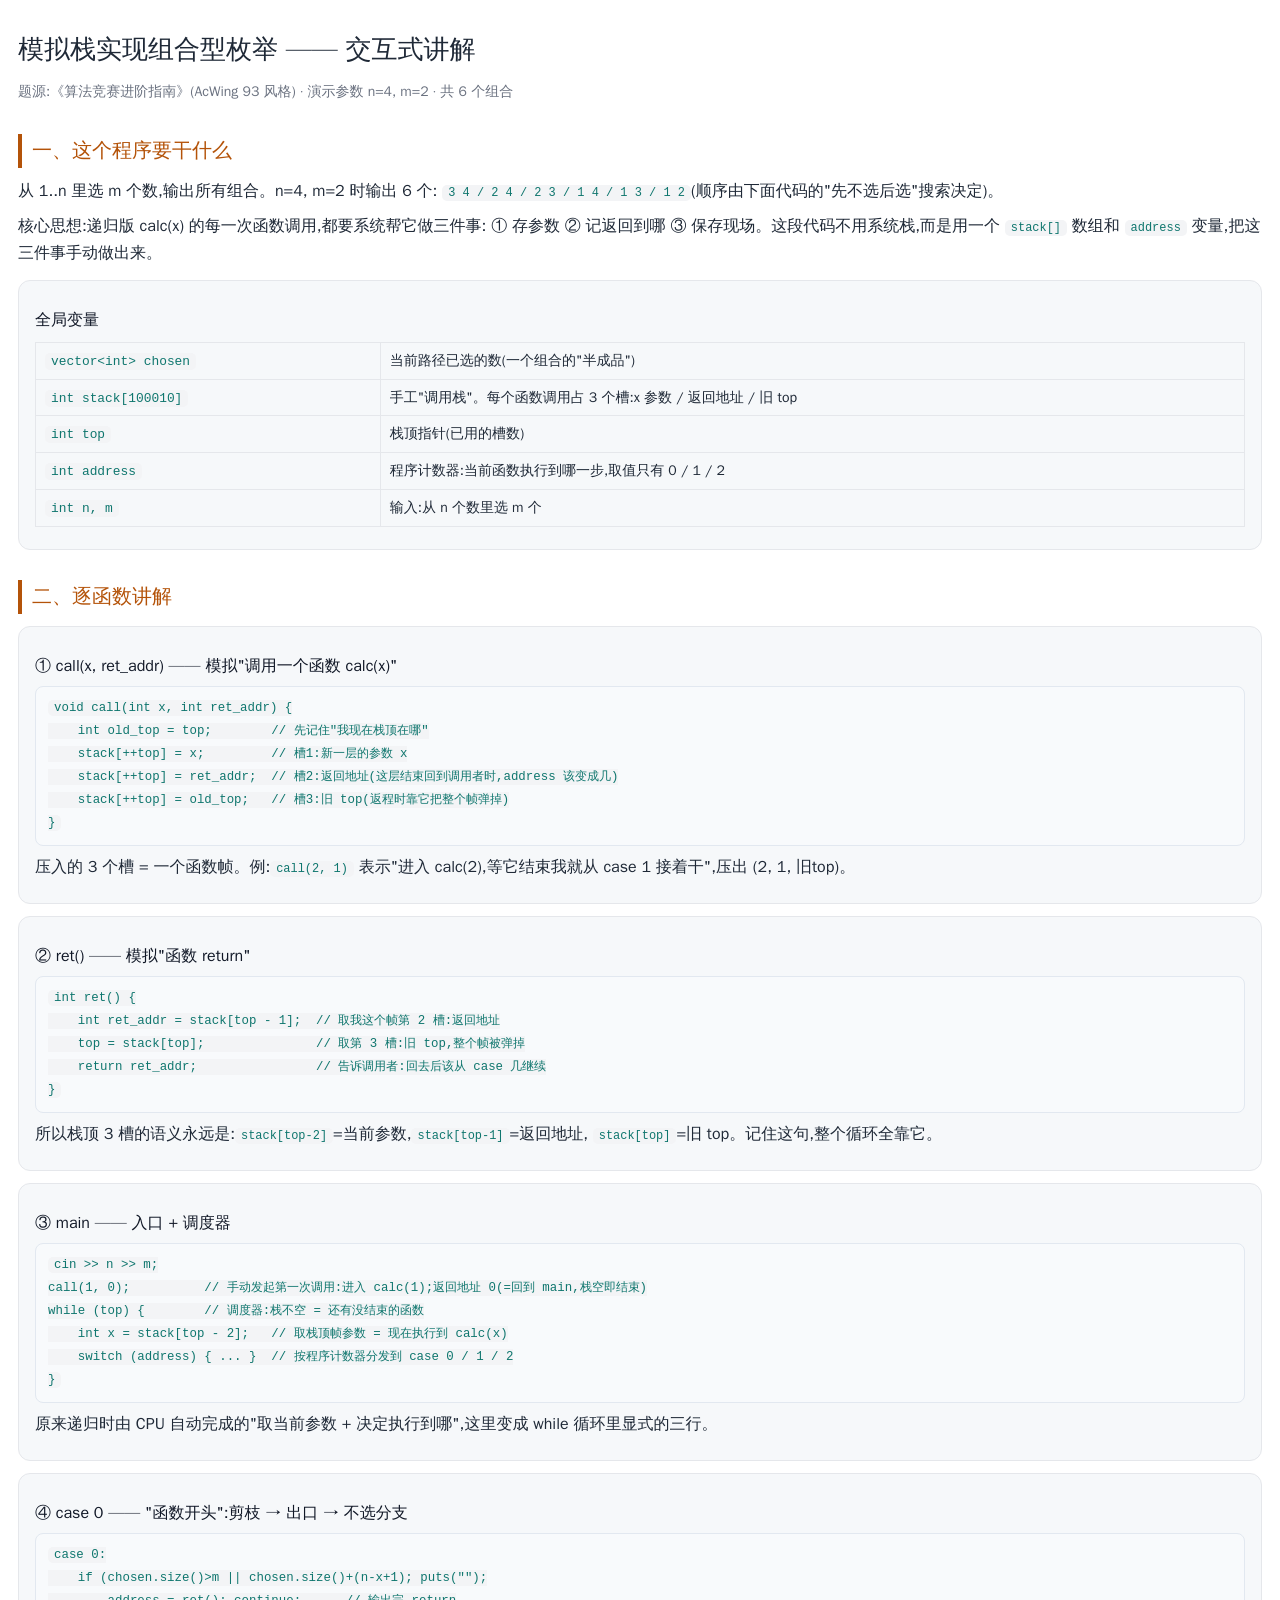
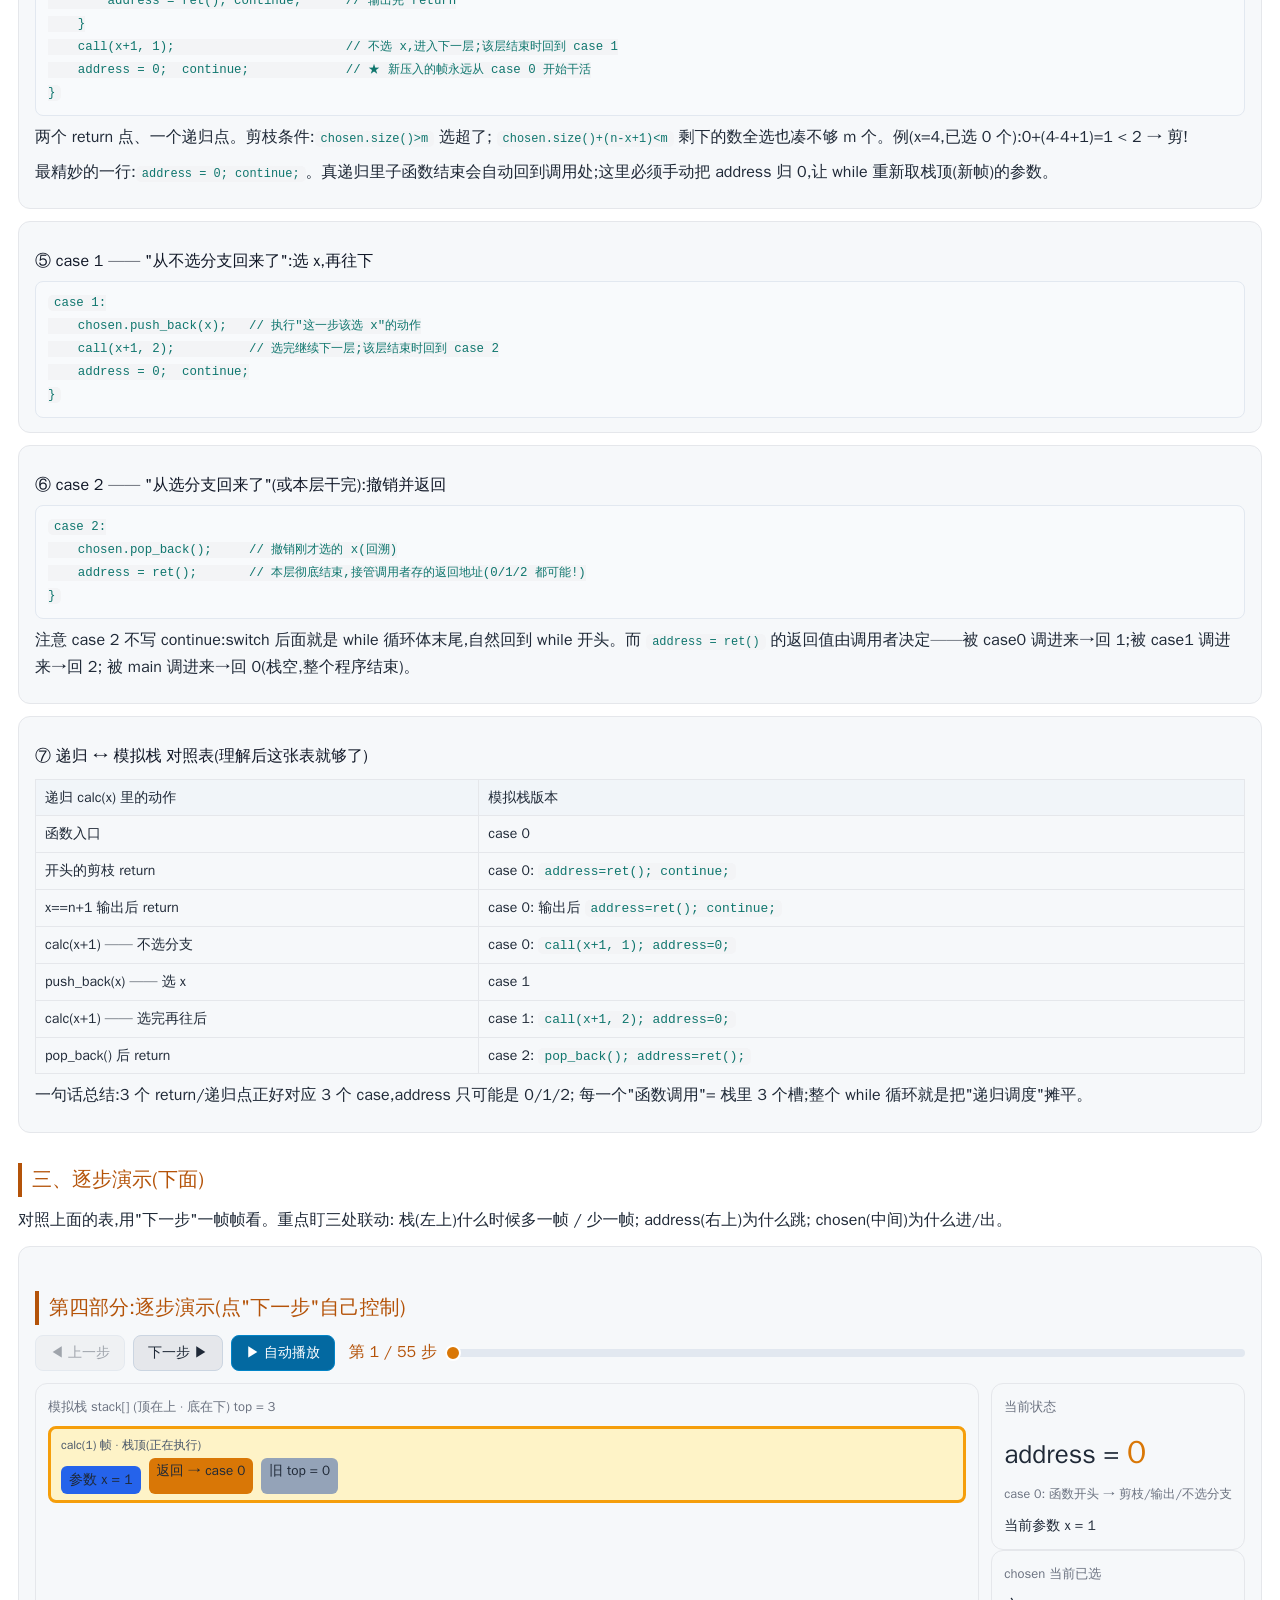
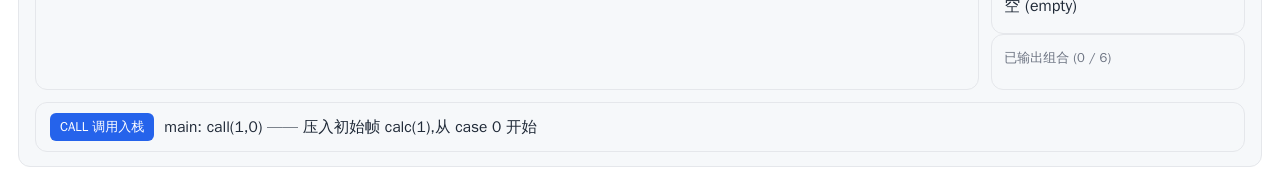
==== assets/interactive/simulated-stack-recursion/index.html @ c59968fc "交互式博客调整: 标题简化/浅色主题/删除独立副本/补充正文元信息" ====
<!DOCTYPE html>
<html lang="zh-CN">
<head>
<meta charset="utf-8">
<meta name="viewport" content="width=device-width, initial-scale=1">
<title>模拟栈实现组合型枚举 · 交互讲解</title>
<style>
* { box-sizing: border-box; margin: 0; padding: 0; }
body { background:#ffffff; color:#1f2937; font-family:"WenQuanYi Zen Hei","PingFang SC","Microsoft YaHei",sans-serif; padding:18px; line-height:1.7; }
h1 { font-size:26px; margin:10px 0 4px; }
.sub { color:#6b7280; font-size:14px; margin-bottom:18px; }
h2 { font-size:20px; margin:30px 0 10px; color:#b45309; border-left:4px solid #b45309; padding-left:10px; }
h3 { font-size:16px; margin:12px 0 6px; color:#111827; }
p { margin:8px 0; }
code { background:#f3f4f6; padding:1px 6px; border-radius:5px; color:#0f766e; font-size:0.92em; }
.card { background:#f6f8fa; border:1px solid #e5e7eb; border-radius:12px; padding:14px 16px; margin:12px 0; }
pre { background:#f8fafc; border:1px solid #e2e8f0; border-radius:8px; padding:10px 12px; overflow-x:auto; font-size:13.5px; color:#334155; }
table { border-collapse:collapse; width:100%; margin:8px 0; font-size:14px; }
td, th { border:1px solid #e5e7eb; padding:6px 9px; text-align:left; vertical-align:top; }
th { background:#f1f5f9; }
/* ---- 播放器 ---- */
.controls { display:flex; gap:8px; align-items:center; flex-wrap:wrap; margin-bottom:12px; }
button { background:#e5e7eb; color:#1f2937; border:1px solid #cbd5e1; border-radius:8px; padding:8px 14px; font-size:14px; cursor:pointer; }
button:hover { background:#d1d5db; }
button:disabled { opacity:0.4; cursor:default; }
#btnPlay { background:#0369a1; border-color:#0284c7; color:#fff; }
#progress { color:#b45309; font-weight:bold; margin-left:6px; }
#slider { flex:1; min-width:120px; -webkit-appearance:none; appearance:none; height:8px; border-radius:4px; background:#e2e8f0; outline:none; }
#slider::-webkit-slider-thumb { -webkit-appearance:none; appearance:none; width:16px; height:16px; border-radius:50%; background:#d97706; cursor:pointer; border:2px solid #ffffff; }
#slider::-moz-range-thumb { width:16px; height:16px; border-radius:50%; background:#d97706; cursor:pointer; border:2px solid #ffffff; }
.stage { display:flex; gap:12px; flex-wrap:wrap; }
.panel { background:#f6f8fa; border:1px solid #e5e7eb; border-radius:12px; padding:12px; flex:1; min-width:220px; }
.panel-title { color:#6b7280; font-size:13px; margin-bottom:8px; }
#stackPanel { flex:2; min-width:300px; }
#stackBox { display:flex; flex-direction:column; gap:6px; }
.frame { background:#f1f5f9; border:2px solid #cbd5e1; border-radius:8px; padding:6px 10px; }
.frame.top { border:3px solid #f59e0b; background:#fef3c7; }
.fname { font-size:12px; color:#475569; margin-bottom:3px; font-weight:bold; }
.frow { display:flex; gap:8px; flex-wrap:wrap; font-size:13.5px; }
.fcell { padding:2px 8px; border-radius:6px; }
.fcell.x { background:#2563eb; }
.fcell.r { background:#d97706; }
.fcell.o { background:#94a3b8; }
.addr { font-size:26px; } .addr b { color:#d97706; font-size:32px; }
.hint { color:#6b7280; font-size:12.5px; margin-top:4px; }
.x { margin-top:8px; font-size:14px; }
.chip { display:inline-block; background:#16a34a; color:#fff; border-radius:8px; padding:3px 10px; margin:2px; font-size:15px; font-weight:bold; }
.outrow { font-size:14px; padding:2px 0; }
.outrow.fresh { color:#b45309; font-weight:bold; }
.empty { color:#64748b; }
.actionbar { margin-top:12px; display:flex; gap:10px; align-items:center; background:#f6f8fa; border:1px solid #e5e7eb; border-radius:12px; padding:10px 14px; }
.tag { color:#ffffff; font-weight:bold; border-radius:6px; padding:3px 10px; font-size:13px; white-space:nowrap; }
#actText { font-size:15.5px; }
</style>
</head>
<body>

<h1>模拟栈实现组合型枚举 —— 交互式讲解</h1>
<p class="sub">题源:《算法竞赛进阶指南》(AcWing 93 风格) · 演示参数 n=4, m=2 · 共 6 个组合</p>

<h2>一、这个程序要干什么</h2>
<p>从 1..n 里选 m 个数,输出<strong>所有组合</strong>。n=4, m=2 时输出 6 个:
<code>3 4 / 2 4 / 2 3 / 1 4 / 1 3 / 1 2</code>(顺序由下面代码的"先不选后选"搜索决定)。</p>
<p>核心思想:<strong>递归版 calc(x)</strong> 的每一次函数调用,都要系统帮它做三件事:
<strong>① 存参数 ② 记返回到哪 ③ 保存现场</strong>。这段代码不用系统栈,而是用一个
<code>stack[]</code> 数组和 <code>address</code> 变量,把这三件事<strong>手动做出来</strong>。</p>

<div class="card">
<h3>全局变量</h3>
<table>
<tr><td><code>vector&lt;int&gt; chosen</code></td><td>当前路径已选的数(一个组合的"半成品")</td></tr>
<tr><td><code>int stack[100010]</code></td><td>手工"调用栈"。每个函数调用占 <b>3 个槽</b>:x 参数 / 返回地址 / 旧 top</td></tr>
<tr><td><code>int top</code></td><td>栈顶指针(已用的槽数)</td></tr>
<tr><td><code>int address</code></td><td><b>程序计数器</b>:当前函数执行到哪一步,取值只有 0 / 1 / 2</td></tr>
<tr><td><code>int n, m</code></td><td>输入:从 n 个数里选 m 个</td></tr>
</table>
</div>

<h2>二、逐函数讲解</h2>

<div class="card">
<h3>① call(x, ret_addr) —— 模拟"调用一个函数 calc(x)"</h3>
<pre><code>void call(int x, int ret_addr) {
    int old_top = top;        // 先记住"我现在栈顶在哪"
    stack[++top] = x;         // 槽1:新一层的参数 x
    stack[++top] = ret_addr;  // 槽2:返回地址(这层结束回到调用者时,address 该变成几)
    stack[++top] = old_top;   // 槽3:旧 top(返程时靠它把整个帧弹掉)
}</code></pre>
<p>压入的 3 个槽 = 一个<b>函数帧</b>。例:<code>call(2, 1)</code> 表示"进入 calc(2),等它结束我就从 case 1 接着干",压出
<b>(2, 1, 旧top)</b>。</p>
</div>

<div class="card">
<h3>② ret() —— 模拟"函数 return"</h3>
<pre><code>int ret() {
    int ret_addr = stack[top - 1];  // 取我这个帧第 2 槽:返回地址
    top = stack[top];               // 取第 3 槽:旧 top,整个帧被弹掉
    return ret_addr;                // 告诉调用者:回去后该从 case 几继续
}</code></pre>
<p>所以<b>栈顶 3 槽的语义</b>永远是:<code>stack[top-2]</code>=当前参数,<code>stack[top-1]</code>=返回地址,
<code>stack[top]</code>=旧 top。记住这句,整个循环全靠它。</p>
</div>

<div class="card">
<h3>③ main —— 入口 + 调度器</h3>
<pre><code>cin >> n >> m;
call(1, 0);          // 手动发起第一次调用:进入 calc(1);返回地址 0(=回到 main,栈空即结束)
while (top) {        // 调度器:栈不空 = 还有没结束的函数
    int x = stack[top - 2];   // 取栈顶帧参数 = 现在执行到 calc(x)
    switch (address) { ... }  // 按程序计数器分发到 case 0 / 1 / 2
}</code></pre>
<p>原来递归时由 CPU 自动完成的"取当前参数 + 决定执行到哪",这里<b>变成 while 循环里显式的三行</b>。</p>
</div>

<div class="card">
<h3>④ case 0 —— "函数开头":剪枝 → 出口 → 不选分支</h3>
<pre><code>case 0:
    if (chosen.size()>m || chosen.size()+(n-x+1)<m) {
        address = ret(); continue;      // 剪枝:这层白进了,直接 return(对应递归函数开头的 if)
    }
    if (x == n + 1) {                   // 数都看完了,chosen 就是一个完整组合
        <输出 chosen>; puts("");
        address = ret(); continue;      // 输出完 return
    }
    call(x+1, 1);                       // 不选 x,进入下一层;该层结束时回到 case 1
    address = 0;  continue;             // ★ 新压入的帧永远从 case 0 开始干活
}</code></pre>
<p><b>两个 return 点、一个递归点</b>。剪枝条件:<code>chosen.size()&gt;m</code> 选超了;
<code>chosen.size()+(n-x+1)&lt;m</code> 剩下的数全选也凑不够 m 个。例(x=4,已选 0 个):0+(4-4+1)=1 &lt; 2 → 剪!</p>
<p><b>最精妙的一行</b>:<code>address = 0; continue;</code>。真递归里子函数结束会自动回到调用处;这里必须手动把
address 归 0,让 while 重新取栈顶(<b>新帧</b>)的参数。</p>
</div>

<div class="card">
<h3>⑤ case 1 —— "从不选分支回来了":选 x,再往下</h3>
<pre><code>case 1:
    chosen.push_back(x);   // 执行"这一步该选 x"的动作
    call(x+1, 2);          // 选完继续下一层;该层结束时回到 case 2
    address = 0;  continue;
}</code></pre>
</div>

<div class="card">
<h3>⑥ case 2 —— "从选分支回来了"(或本层干完):撤销并返回</h3>
<pre><code>case 2:
    chosen.pop_back();     // 撤销刚才选的 x(回溯)
    address = ret();       // 本层彻底结束,接管调用者存的返回地址(0/1/2 都可能!)
}</code></pre>
<p>注意 case 2 不写 continue:switch 后面就是 while 循环体末尾,自然回到 while 开头。而
<code>address = ret()</code> 的返回值<b>由调用者决定</b>——被 case0 调进来→回 1;被 case1 调进来→回 2;
被 main 调进来→回 0(栈空,整个程序结束)。</p>
</div>

<div class="card">
<h3>⑦ 递归 ↔ 模拟栈 对照表(理解后这张表就够了)</h3>
<table>
<tr><th>递归 calc(x) 里的动作</th><th>模拟栈版本</th></tr>
<tr><td>函数入口</td><td>case 0</td></tr>
<tr><td>开头的剪枝 return</td><td>case 0: <code>address=ret(); continue;</code></td></tr>
<tr><td>x==n+1 输出后 return</td><td>case 0: 输出后 <code>address=ret(); continue;</code></td></tr>
<tr><td>calc(x+1) —— 不选分支</td><td>case 0: <code>call(x+1, 1); address=0;</code></td></tr>
<tr><td>push_back(x) —— 选 x</td><td>case 1</td></tr>
<tr><td>calc(x+1) —— 选完再往后</td><td>case 1: <code>call(x+1, 2); address=0;</code></td></tr>
<tr><td>pop_back() 后 return</td><td>case 2: <code>pop_back(); address=ret();</code></td></tr>
</table>
<p><b>一句话总结</b>:3 个 return/递归点正好对应 3 个 case,address 只可能是 0/1/2;
每一个"函数调用"= 栈里 3 个槽;整个 while 循环就是把"递归调度"摊平。</p>
</div>

<h2>三、逐步演示(下面)</h2>
<p>对照上面的表,用"下一步"一帧帧看。重点盯三处联动:
<b>栈(左上)</b>什么时候多一帧 / 少一帧; <b>address(右上)</b>为什么跳; <b>chosen(中间)</b>为什么进/出。</p>


<div class="card" id="player">
<h2>第四部分:逐步演示(点"下一步"自己控制) </h2>
<div class="controls">
  <button id="btnPrev" onclick="step(-1)">◀ 上一步</button>
  <button id="btnNext" onclick="step(1)">下一步 ▶</button>
  <button id="btnPlay" onclick="togglePlay()">▶ 自动播放</button>
  <span id="progress">第 1 步</span>
  <input type="range" id="slider" min="0" value="0" oninput="jump(this.value)">
</div>

<div class="stage">
  <!-- 左:栈 -->
  <div class="panel" id="stackPanel">
    <div class="panel-title">模拟栈 stack[] (顶在上 · 底在下) <span id="topInfo"></span></div>
    <div id="stackBox"></div>
  </div>
  <!-- 右:状态 -->
  <div class="col">
    <div class="panel">
      <div class="panel-title">当前状态</div>
      <div id="addrBox" class="addr"></div>
      <div id="caseHint" class="hint"></div>
      <div id="xBox" class="x"></div>
    </div>
    <div class="panel">
      <div class="panel-title">chosen 当前已选</div>
      <div id="chosenBox"></div>
    </div>
    <div class="panel">
      <div class="panel-title">已输出组合 (<span id="outCount">0</span> / 6)</div>
      <div id="outBox"></div>
    </div>
  </div>
</div>

<div class="actionbar">
  <span id="kindTag" class="tag"></span>
  <span id="actText"></span>
</div>
</div>
<script>
// 步骤数据内嵌
const STEPS_DATA = [{"desc": "main: call(1,0) —— 压入初始帧 calc(1),从 case 0 开始", "kind": "call", "address": 0, "chosen": [], "outputs": [], "stack": [1, 0, 0], "top": 3, "x": 1, "extra": ""}, {"desc": "case 0 · 不选 1 → call(2,1) 压帧,新层从 case 0 开始", "kind": "call", "address": 0, "chosen": [], "outputs": [], "stack": [1, 0, 0, 2, 1, 3], "top": 6, "x": 2, "extra": ""}, {"desc": "case 0 · 不选 2 → call(3,1) 压帧,新层从 case 0 开始", "kind": "call", "address": 0, "chosen": [], "outputs": [], "stack": [1, 0, 0, 2, 1, 3, 3, 1, 6], "top": 9, "x": 3, "extra": ""}, {"desc": "case 0 · 不选 3 → call(4,1) 压帧,新层从 case 0 开始", "kind": "call", "address": 0, "chosen": [], "outputs": [], "stack": [1, 0, 0, 2, 1, 3, 3, 1, 6, 4, 1, 9], "top": 12, "x": 4, "extra": ""}, {"desc": "case 0 · 剪枝: x=4 这层白进了 → 弹栈,address=ret()=1", "kind": "prune", "address": 1, "chosen": [], "outputs": [], "stack": [1, 0, 0, 2, 1, 3, 3, 1, 6], "top": 9, "x": 3, "extra": ""}, {"desc": "case 1 · 选 3: chosen 加入 3 → call(4,2) 压帧", "kind": "push", "address": 0, "chosen": [3], "outputs": [], "stack": [1, 0, 0, 2, 1, 3, 3, 1, 6, 4, 2, 9], "top": 12, "x": 4, "extra": ""}, {"desc": "case 0 · 不选 4 → call(5,1) 压帧,新层从 case 0 开始", "kind": "call", "address": 0, "chosen": [3], "outputs": [], "stack": [1, 0, 0, 2, 1, 3, 3, 1, 6, 4, 2, 9, 5, 1, 12], "top": 15, "x": 5, "extra": ""}, {"desc": "case 0 · 剪枝: x=5 这层白进了 → 弹栈,address=ret()=1", "kind": "prune", "address": 1, "chosen": [3], "outputs": [], "stack": [1, 0, 0, 2, 1, 3, 3, 1, 6, 4, 2, 9], "top": 12, "x": 4, "extra": ""}, {"desc": "case 1 · 选 4: chosen 加入 4 → call(5,2) 压帧", "kind": "push", "address": 0, "chosen": [3, 4], "outputs": [], "stack": [1, 0, 0, 2, 1, 3, 3, 1, 6, 4, 2, 9, 5, 2, 12], "top": 15, "x": 5, "extra": ""}, {"desc": "case 0 · x=5=n+1 → 输出 [3, 4] → 弹栈,address=ret()=2", "kind": "output", "address": 2, "chosen": [3, 4], "outputs": [[3, 4]], "stack": [1, 0, 0, 2, 1, 3, 3, 1, 6, 4, 2, 9], "top": 12, "x": 4, "extra": ""}, {"desc": "case 2 · 撤销 4: chosen 移除 4 → 弹栈,address=ret()=2", "kind": "pop", "address": 2, "chosen": [3], "outputs": [[3, 4]], "stack": [1, 0, 0, 2, 1, 3, 3, 1, 6], "top": 9, "x": 3, "extra": ""}, {"desc": "case 2 · 撤销 3: chosen 移除 3 → 弹栈,address=ret()=1", "kind": "pop", "address": 1, "chosen": [], "outputs": [[3, 4]], "stack": [1, 0, 0, 2, 1, 3], "top": 6, "x": 2, "extra": ""}, {"desc": "case 1 · 选 2: chosen 加入 2 → call(3,2) 压帧", "kind": "push", "address": 0, "chosen": [2], "outputs": [[3, 4]], "stack": [1, 0, 0, 2, 1, 3, 3, 2, 6], "top": 9, "x": 3, "extra": ""}, {"desc": "case 0 · 不选 3 → call(4,1) 压帧,新层从 case 0 开始", "kind": "call", "address": 0, "chosen": [2], "outputs": [[3, 4]], "stack": [1, 0, 0, 2, 1, 3, 3, 2, 6, 4, 1, 9], "top": 12, "x": 4, "extra": ""}, {"desc": "case 0 · 不选 4 → call(5,1) 压帧,新层从 case 0 开始", "kind": "call", "address": 0, "chosen": [2], "outputs": [[3, 4]], "stack": [1, 0, 0, 2, 1, 3, 3, 2, 6, 4, 1, 9, 5, 1, 12], "top": 15, "x": 5, "extra": ""}, {"desc": "case 0 · 剪枝: x=5 这层白进了 → 弹栈,address=ret()=1", "kind": "prune", "address": 1, "chosen": [2], "outputs": [[3, 4]], "stack": [1, 0, 0, 2, 1, 3, 3, 2, 6, 4, 1, 9], "top": 12, "x": 4, "extra": ""}, {"desc": "case 1 · 选 4: chosen 加入 4 → call(5,2) 压帧", "kind": "push", "address": 0, "chosen": [2, 4], "outputs": [[3, 4]], "stack": [1, 0, 0, 2, 1, 3, 3, 2, 6, 4, 1, 9, 5, 2, 12], "top": 15, "x": 5, "extra": ""}, {"desc": "case 0 · x=5=n+1 → 输出 [2, 4] → 弹栈,address=ret()=2", "kind": "output", "address": 2, "chosen": [2, 4], "outputs": [[3, 4], [2, 4]], "stack": [1, 0, 0, 2, 1, 3, 3, 2, 6, 4, 1, 9], "top": 12, "x": 4, "extra": ""}, {"desc": "case 2 · 撤销 4: chosen 移除 4 → 弹栈,address=ret()=1", "kind": "pop", "address": 1, "chosen": [2], "outputs": [[3, 4], [2, 4]], "stack": [1, 0, 0, 2, 1, 3, 3, 2, 6], "top": 9, "x": 3, "extra": ""}, {"desc": "case 1 · 选 3: chosen 加入 3 → call(4,2) 压帧", "kind": "push", "address": 0, "chosen": [2, 3], "outputs": [[3, 4], [2, 4]], "stack": [1, 0, 0, 2, 1, 3, 3, 2, 6, 4, 2, 9], "top": 12, "x": 4, "extra": ""}, {"desc": "case 0 · 不选 4 → call(5,1) 压帧,新层从 case 0 开始", "kind": "call", "address": 0, "chosen": [2, 3], "outputs": [[3, 4], [2, 4]], "stack": [1, 0, 0, 2, 1, 3, 3, 2, 6, 4, 2, 9, 5, 1, 12], "top": 15, "x": 5, "extra": ""}, {"desc": "case 0 · x=5=n+1 → 输出 [2, 3] → 弹栈,address=ret()=1", "kind": "output", "address": 1, "chosen": [2, 3], "outputs": [[3, 4], [2, 4], [2, 3]], "stack": [1, 0, 0, 2, 1, 3, 3, 2, 6, 4, 2, 9], "top": 12, "x": 4, "extra": ""}, {"desc": "case 1 · 选 4: chosen 加入 4 → call(5,2) 压帧", "kind": "push", "address": 0, "chosen": [2, 3, 4], "outputs": [[3, 4], [2, 4], [2, 3]], "stack": [1, 0, 0, 2, 1, 3, 3, 2, 6, 4, 2, 9, 5, 2, 12], "top": 15, "x": 5, "extra": ""}, {"desc": "case 0 · 剪枝: x=5 这层白进了 → 弹栈,address=ret()=2", "kind": "prune", "address": 2, "chosen": [2, 3, 4], "outputs": [[3, 4], [2, 4], [2, 3]], "stack": [1, 0, 0, 2, 1, 3, 3, 2, 6, 4, 2, 9], "top": 12, "x": 4, "extra": ""}, {"desc": "case 2 · 撤销 4: chosen 移除 4 → 弹栈,address=ret()=2", "kind": "pop", "address": 2, "chosen": [2, 3], "outputs": [[3, 4], [2, 4], [2, 3]], "stack": [1, 0, 0, 2, 1, 3, 3, 2, 6], "top": 9, "x": 3, "extra": ""}, {"desc": "case 2 · 撤销 3: chosen 移除 3 → 弹栈,address=ret()=2", "kind": "pop", "address": 2, "chosen": [2], "outputs": [[3, 4], [2, 4], [2, 3]], "stack": [1, 0, 0, 2, 1, 3], "top": 6, "x": 2, "extra": ""}, {"desc": "case 2 · 撤销 2: chosen 移除 2 → 弹栈,address=ret()=1", "kind": "pop", "address": 1, "chosen": [], "outputs": [[3, 4], [2, 4], [2, 3]], "stack": [1, 0, 0], "top": 3, "x": 1, "extra": ""}, {"desc": "case 1 · 选 1: chosen 加入 1 → call(2,2) 压帧", "kind": "push", "address": 0, "chosen": [1], "outputs": [[3, 4], [2, 4], [2, 3]], "stack": [1, 0, 0, 2, 2, 3], "top": 6, "x": 2, "extra": ""}, {"desc": "case 0 · 不选 2 → call(3,1) 压帧,新层从 case 0 开始", "kind": "call", "address": 0, "chosen": [1], "outputs": [[3, 4], [2, 4], [2, 3]], "stack": [1, 0, 0, 2, 2, 3, 3, 1, 6], "top": 9, "x": 3, "extra": ""}, {"desc": "case 0 · 不选 3 → call(4,1) 压帧,新层从 case 0 开始", "kind": "call", "address": 0, "chosen": [1], "outputs": [[3, 4], [2, 4], [2, 3]], "stack": [1, 0, 0, 2, 2, 3, 3, 1, 6, 4, 1, 9], "top": 12, "x": 4, "extra": ""}, {"desc": "case 0 · 不选 4 → call(5,1) 压帧,新层从 case 0 开始", "kind": "call", "address": 0, "chosen": [1], "outputs": [[3, 4], [2, 4], [2, 3]], "stack": [1, 0, 0, 2, 2, 3, 3, 1, 6, 4, 1, 9, 5, 1, 12], "top": 15, "x": 5, "extra": ""}, {"desc": "case 0 · 剪枝: x=5 这层白进了 → 弹栈,address=ret()=1", "kind": "prune", "address": 1, "chosen": [1], "outputs": [[3, 4], [2, 4], [2, 3]], "stack": [1, 0, 0, 2, 2, 3, 3, 1, 6, 4, 1, 9], "top": 12, "x": 4, "extra": ""}, {"desc": "case 1 · 选 4: chosen 加入 4 → call(5,2) 压帧", "kind": "push", "address": 0, "chosen": [1, 4], "outputs": [[3, 4], [2, 4], [2, 3]], "stack": [1, 0, 0, 2, 2, 3, 3, 1, 6, 4, 1, 9, 5, 2, 12], "top": 15, "x": 5, "extra": ""}, {"desc": "case 0 · x=5=n+1 → 输出 [1, 4] → 弹栈,address=ret()=2", "kind": "output", "address": 2, "chosen": [1, 4], "outputs": [[3, 4], [2, 4], [2, 3], [1, 4]], "stack": [1, 0, 0, 2, 2, 3, 3, 1, 6, 4, 1, 9], "top": 12, "x": 4, "extra": ""}, {"desc": "case 2 · 撤销 4: chosen 移除 4 → 弹栈,address=ret()=1", "kind": "pop", "address": 1, "chosen": [1], "outputs": [[3, 4], [2, 4], [2, 3], [1, 4]], "stack": [1, 0, 0, 2, 2, 3, 3, 1, 6], "top": 9, "x": 3, "extra": ""}, {"desc": "case 1 · 选 3: chosen 加入 3 → call(4,2) 压帧", "kind": "push", "address": 0, "chosen": [1, 3], "outputs": [[3, 4], [2, 4], [2, 3], [1, 4]], "stack": [1, 0, 0, 2, 2, 3, 3, 1, 6, 4, 2, 9], "top": 12, "x": 4, "extra": ""}, {"desc": "case 0 · 不选 4 → call(5,1) 压帧,新层从 case 0 开始", "kind": "call", "address": 0, "chosen": [1, 3], "outputs": [[3, 4], [2, 4], [2, 3], [1, 4]], "stack": [1, 0, 0, 2, 2, 3, 3, 1, 6, 4, 2, 9, 5, 1, 12], "top": 15, "x": 5, "extra": ""}, {"desc": "case 0 · x=5=n+1 → 输出 [1, 3] → 弹栈,address=ret()=1", "kind": "output", "address": 1, "chosen": [1, 3], "outputs": [[3, 4], [2, 4], [2, 3], [1, 4], [1, 3]], "stack": [1, 0, 0, 2, 2, 3, 3, 1, 6, 4, 2, 9], "top": 12, "x": 4, "extra": ""}, {"desc": "case 1 · 选 4: chosen 加入 4 → call(5,2) 压帧", "kind": "push", "address": 0, "chosen": [1, 3, 4], "outputs": [[3, 4], [2, 4], [2, 3], [1, 4], [1, 3]], "stack": [1, 0, 0, 2, 2, 3, 3, 1, 6, 4, 2, 9, 5, 2, 12], "top": 15, "x": 5, "extra": ""}, {"desc": "case 0 · 剪枝: x=5 这层白进了 → 弹栈,address=ret()=2", "kind": "prune", "address": 2, "chosen": [1, 3, 4], "outputs": [[3, 4], [2, 4], [2, 3], [1, 4], [1, 3]], "stack": [1, 0, 0, 2, 2, 3, 3, 1, 6, 4, 2, 9], "top": 12, "x": 4, "extra": ""}, {"desc": "case 2 · 撤销 4: chosen 移除 4 → 弹栈,address=ret()=2", "kind": "pop", "address": 2, "chosen": [1, 3], "outputs": [[3, 4], [2, 4], [2, 3], [1, 4], [1, 3]], "stack": [1, 0, 0, 2, 2, 3, 3, 1, 6], "top": 9, "x": 3, "extra": ""}, {"desc": "case 2 · 撤销 3: chosen 移除 3 → 弹栈,address=ret()=1", "kind": "pop", "address": 1, "chosen": [1], "outputs": [[3, 4], [2, 4], [2, 3], [1, 4], [1, 3]], "stack": [1, 0, 0, 2, 2, 3], "top": 6, "x": 2, "extra": ""}, {"desc": "case 1 · 选 2: chosen 加入 2 → call(3,2) 压帧", "kind": "push", "address": 0, "chosen": [1, 2], "outputs": [[3, 4], [2, 4], [2, 3], [1, 4], [1, 3]], "stack": [1, 0, 0, 2, 2, 3, 3, 2, 6], "top": 9, "x": 3, "extra": ""}, {"desc": "case 0 · 不选 3 → call(4,1) 压帧,新层从 case 0 开始", "kind": "call", "address": 0, "chosen": [1, 2], "outputs": [[3, 4], [2, 4], [2, 3], [1, 4], [1, 3]], "stack": [1, 0, 0, 2, 2, 3, 3, 2, 6, 4, 1, 9], "top": 12, "x": 4, "extra": ""}, {"desc": "case 0 · 不选 4 → call(5,1) 压帧,新层从 case 0 开始", "kind": "call", "address": 0, "chosen": [1, 2], "outputs": [[3, 4], [2, 4], [2, 3], [1, 4], [1, 3]], "stack": [1, 0, 0, 2, 2, 3, 3, 2, 6, 4, 1, 9, 5, 1, 12], "top": 15, "x": 5, "extra": ""}, {"desc": "case 0 · x=5=n+1 → 输出 [1, 2] → 弹栈,address=ret()=1", "kind": "output", "address": 1, "chosen": [1, 2], "outputs": [[3, 4], [2, 4], [2, 3], [1, 4], [1, 3], [1, 2]], "stack": [1, 0, 0, 2, 2, 3, 3, 2, 6, 4, 1, 9], "top": 12, "x": 4, "extra": ""}, {"desc": "case 1 · 选 4: chosen 加入 4 → call(5,2) 压帧", "kind": "push", "address": 0, "chosen": [1, 2, 4], "outputs": [[3, 4], [2, 4], [2, 3], [1, 4], [1, 3], [1, 2]], "stack": [1, 0, 0, 2, 2, 3, 3, 2, 6, 4, 1, 9, 5, 2, 12], "top": 15, "x": 5, "extra": ""}, {"desc": "case 0 · 剪枝: x=5 这层白进了 → 弹栈,address=ret()=2", "kind": "prune", "address": 2, "chosen": [1, 2, 4], "outputs": [[3, 4], [2, 4], [2, 3], [1, 4], [1, 3], [1, 2]], "stack": [1, 0, 0, 2, 2, 3, 3, 2, 6, 4, 1, 9], "top": 12, "x": 4, "extra": ""}, {"desc": "case 2 · 撤销 4: chosen 移除 4 → 弹栈,address=ret()=1", "kind": "pop", "address": 1, "chosen": [1, 2], "outputs": [[3, 4], [2, 4], [2, 3], [1, 4], [1, 3], [1, 2]], "stack": [1, 0, 0, 2, 2, 3, 3, 2, 6], "top": 9, "x": 3, "extra": ""}, {"desc": "case 1 · 选 3: chosen 加入 3 → call(4,2) 压帧", "kind": "push", "address": 0, "chosen": [1, 2, 3], "outputs": [[3, 4], [2, 4], [2, 3], [1, 4], [1, 3], [1, 2]], "stack": [1, 0, 0, 2, 2, 3, 3, 2, 6, 4, 2, 9], "top": 12, "x": 4, "extra": ""}, {"desc": "case 0 · 剪枝: x=4 这层白进了 → 弹栈,address=ret()=2", "kind": "prune", "address": 2, "chosen": [1, 2, 3], "outputs": [[3, 4], [2, 4], [2, 3], [1, 4], [1, 3], [1, 2]], "stack": [1, 0, 0, 2, 2, 3, 3, 2, 6], "top": 9, "x": 3, "extra": ""}, {"desc": "case 2 · 撤销 3: chosen 移除 3 → 弹栈,address=ret()=2", "kind": "pop", "address": 2, "chosen": [1, 2], "outputs": [[3, 4], [2, 4], [2, 3], [1, 4], [1, 3], [1, 2]], "stack": [1, 0, 0, 2, 2, 3], "top": 6, "x": 2, "extra": ""}, {"desc": "case 2 · 撤销 2: chosen 移除 2 → 弹栈,address=ret()=2", "kind": "pop", "address": 2, "chosen": [1], "outputs": [[3, 4], [2, 4], [2, 3], [1, 4], [1, 3], [1, 2]], "stack": [1, 0, 0], "top": 3, "x": 1, "extra": ""}, {"desc": "case 2 · 撤销 1: chosen 移除 1 → 弹栈,address=ret()=0", "kind": "pop", "address": 0, "chosen": [], "outputs": [[3, 4], [2, 4], [2, 3], [1, 4], [1, 3], [1, 2]], "stack": [], "top": 0, "x": null, "extra": ""}, {"desc": "栈空,枚举结束!共输出 6 个组合", "kind": "done", "address": 0, "chosen": [], "outputs": [[3, 4], [2, 4], [2, 3], [1, 4], [1, 3], [1, 2]], "stack": [], "top": 0, "x": null, "extra": ""}];
const KIND_COLOR = {
  call:   ["#2563eb", "CALL 调用入栈"],
  push:   ["#16a34a", "PUSH 选数"],
  pop:    ["#7c3aed", "POP 回溯"],
  ret:    ["#d97706", "RET 返回"],
  prune:  ["#dc2626", "PRUNE 剪枝"],
  output: ["#b45309", "OUTPUT 输出"],
  done:   ["#16a34a", "DONE 完成"]
};
// 归一化 desc(x 标号从 N+1 显示为 n+1)
function niceDesc(d) {
  return d
    .replace(/x=n\+1/g, "x=n+1")
    .replace(/call\((\d+), (\d+)\)/g, "call($1, $2)")
    .replace(/chosen={(\d+)}>m/g, "chosen=$1>m");
}
let cur = 0;
document.getElementById("slider").max = STEPS_DATA.length - 1;

function framesOf(stackArr) {
  const f = [];
  for (let i = 0; i < stackArr.length; i += 3) f.push([stackArr[i], stackArr[i+1], stackArr[i+2]]);
  return f.reverse(); // 顶在上
}

function render() {
  const s = STEPS_DATA[cur];
  const [color, tag] = KIND_COLOR[s.kind] || ["#94a3b8", s.kind];
  // 动作条
  const tagEl = document.getElementById("kindTag");
  tagEl.textContent = tag;
  tagEl.style.background = color;
  document.getElementById("actText").textContent = niceDesc(s.desc);
  // 进度
  document.getElementById("progress").textContent = `第 ${cur+1} / ${STEPS_DATA.length} 步`;
  document.getElementById("slider").value = cur;
  // 栈
  const frames = framesOf(s.stack);
  const box = document.getElementById("stackBox");
  box.innerHTML = "";
  if (frames.length === 0) {
    box.innerHTML = '<div class="empty">栈空</div>';
  } else {
    frames.forEach((f, idx) => {
      const isTop = idx === 0; // 反转后第一个是栈顶
      const div = document.createElement("div");
      div.className = "frame" + (isTop ? " top" : "");
      div.innerHTML = `<div class="fname">calc(${f[0]}) 帧${isTop ? " · 栈顶(正在执行)" : ""}</div>
        <div class="frow"><span class="fcell x">参数 x = ${f[0]}</span><span class="fcell r">返回 → case ${f[1]}</span><span class="fcell o">旧 top = ${f[2]}</span></div>`;
      box.appendChild(div);
    });
  }
  document.getElementById("topInfo").textContent = "top = " + s.top;
  // 状态
  const av = s.address;
  document.getElementById("addrBox").innerHTML = `address = <b>${av}</b>`;
  const hints = {0: "case 0: 函数开头 → 剪枝/输出/不选分支", 1: "case 1: push_back(x) 选 x", 2: "case 2: pop_back() 撤销并返回"};
  document.getElementById("caseHint").textContent = hints[av] || "";
  document.getElementById("xBox").innerHTML = `当前参数 x = <b>${s.x}</b>`;
  // chosen
  const cb = document.getElementById("chosenBox");
  cb.innerHTML = "";
  if (s.chosen.length === 0) cb.textContent = "空 (empty)";
  else s.chosen.forEach(v => { const d = document.createElement("span"); d.className = "chip"; d.textContent = v; cb.appendChild(d); });
  // 输出
  document.getElementById("outCount").textContent = s.outputs.length;
  const ob = document.getElementById("outBox");
  ob.innerHTML = "";
  s.outputs.forEach((o, i) => {
    const d = document.createElement("div");
    const isNew = s.kind === "output" && i === s.outputs.length - 1;
    d.className = "outrow" + (isNew ? " fresh" : "");
    d.textContent = (i+1) + ".  " + o.join(" ");
    if (isNew) d.textContent += "  ◀ 刚输出";
    ob.appendChild(d);
  });
  document.getElementById("btnPrev").disabled = cur === 0;
  document.getElementById("btnNext").disabled = cur === STEPS_DATA.length - 1;
}

function step(d) {
  const n = cur + d;
  if (n < 0 || n >= STEPS_DATA.length) return;
  cur = n; render();
}
function jump(v) { cur = Number(v); render(); }

let timer = null;
function togglePlay() {
  const btn = document.getElementById("btnPlay");
  const played = btn.textContent.includes("暂停");
  if (played) { clearInterval(timer); timer = null; btn.textContent = "▶ 自动播放"; }
  else {
    btn.textContent = "⏸ 暂停";
    timer = setInterval(() => {
      if (cur >= STEPS_DATA.length - 1) { clearInterval(timer); timer = null; btn.textContent = "▶ 自动播放"; return; }
      step(1);
    }, 1300);
  }
}
document.addEventListener("keydown", e => {
  if (e.key === "ArrowRight") step(1);
  if (e.key === "ArrowLeft") step(-1);
});
render();
</script>

</body>
</html>
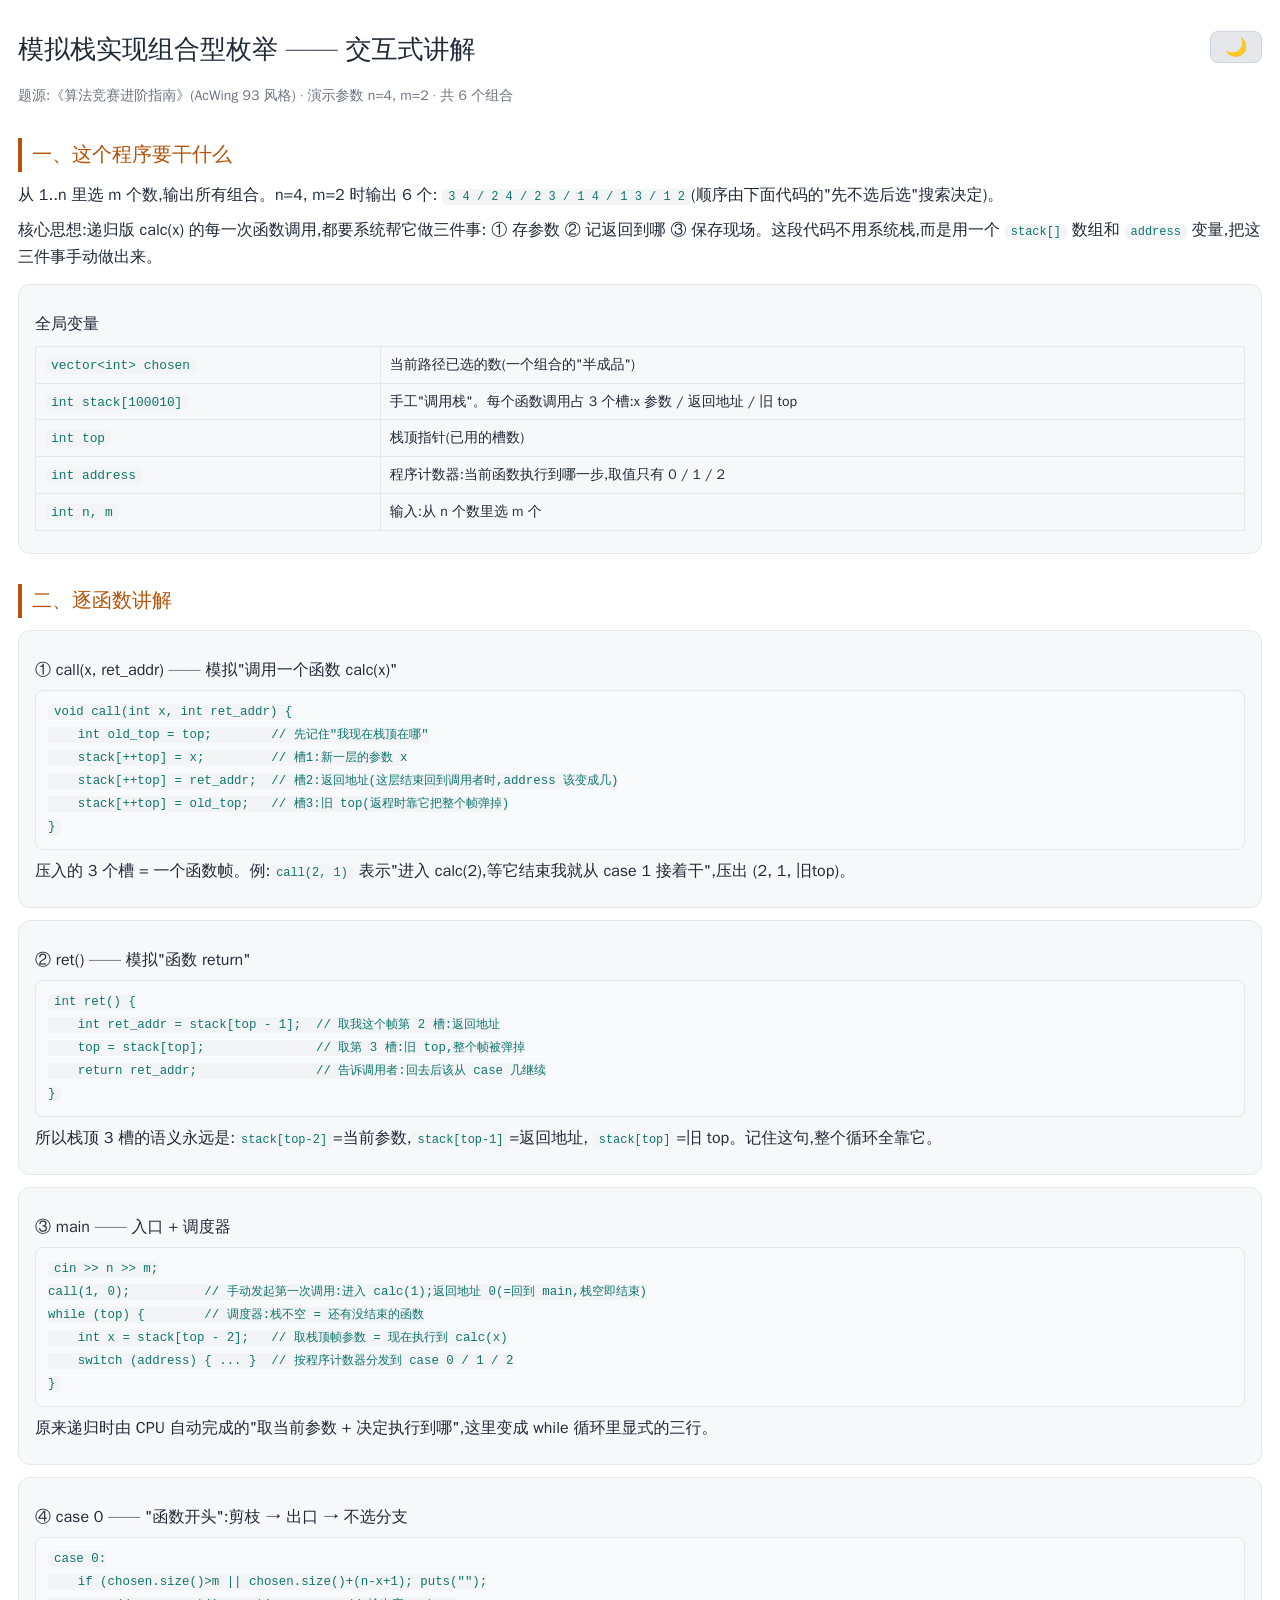
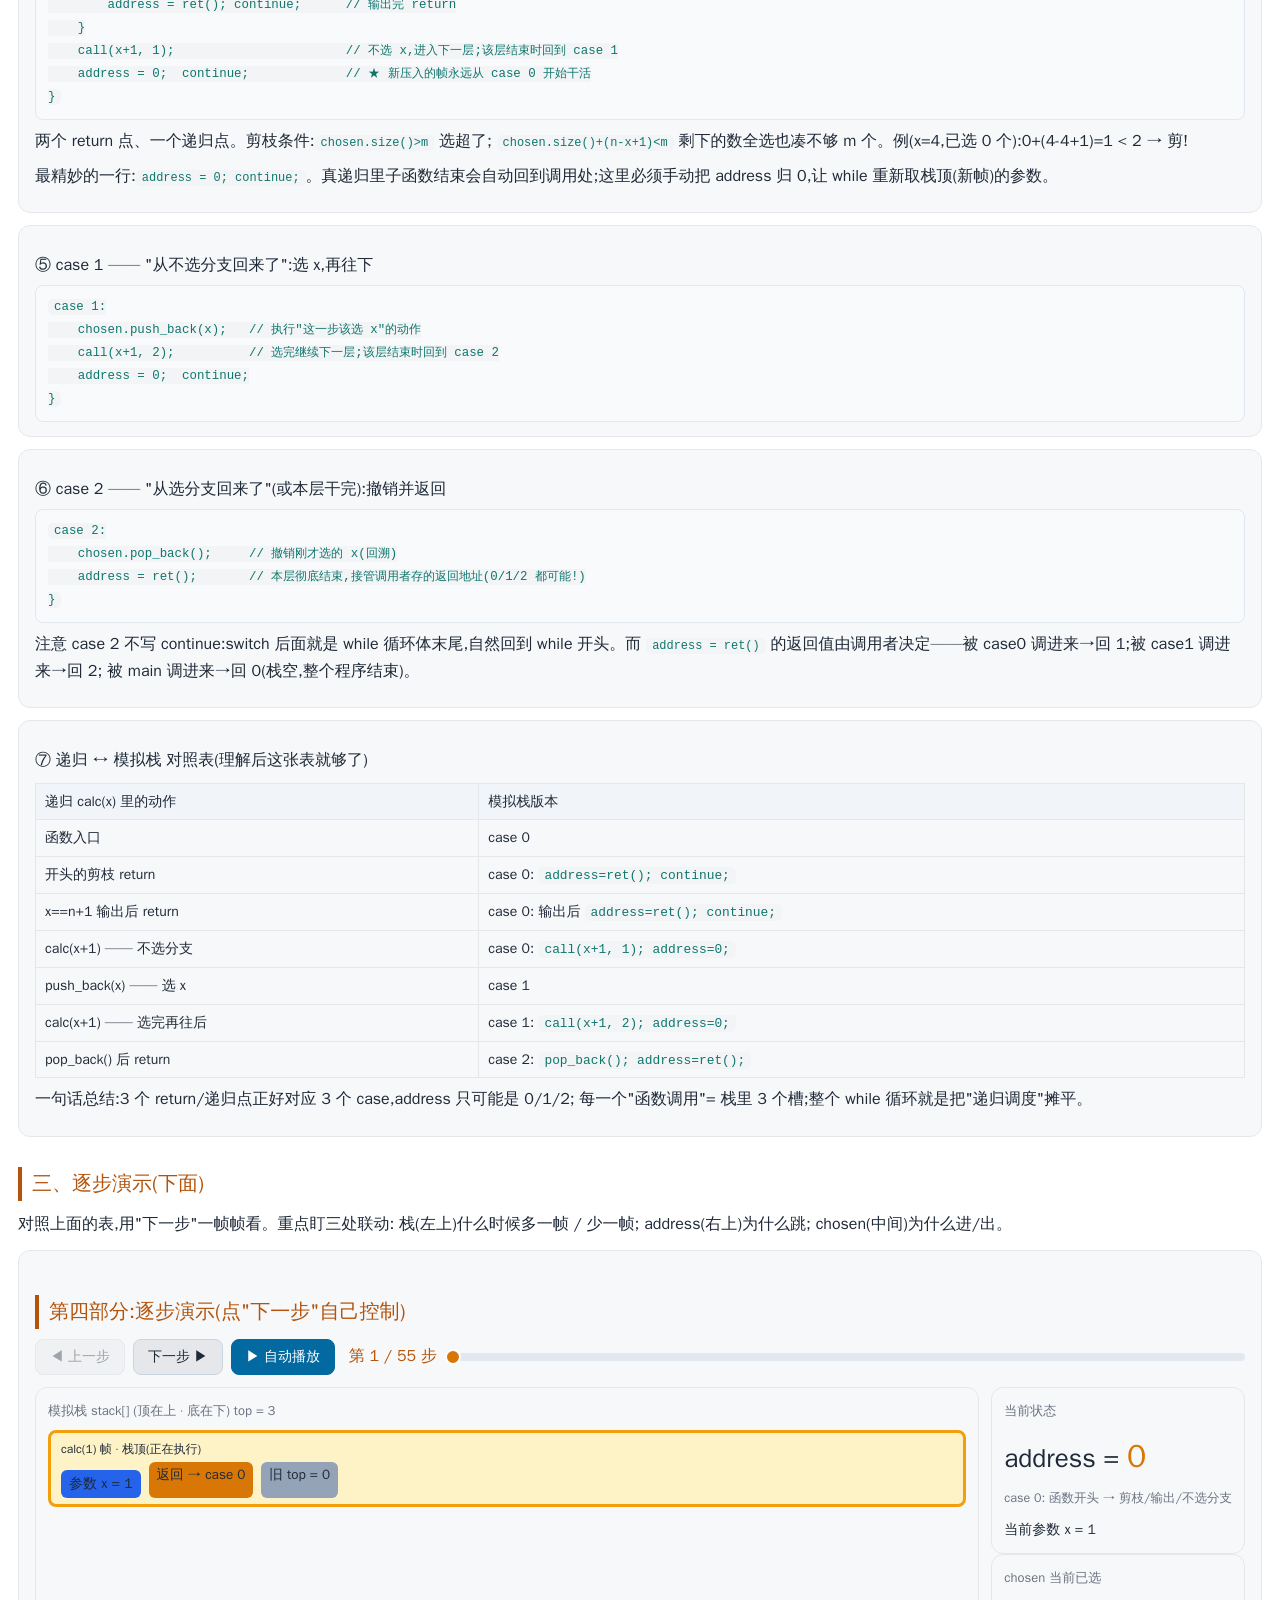
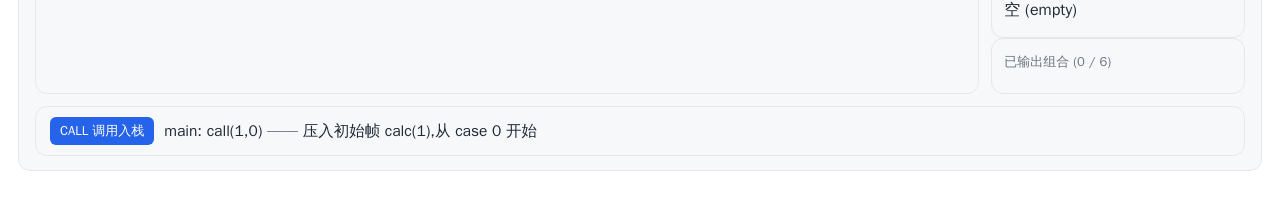
==== commit e1eeb41c: "交互式博客: 支持浅/深双主题(与PaperMod同步)+ 页面内标签与发布时间" ====
--- a/assets/interactive/simulated-stack-recursion/index.html
+++ b/assets/interactive/simulated-stack-recursion/index.html
@@ -4,58 +4,100 @@
 <meta charset="utf-8">
 <meta name="viewport" content="width=device-width, initial-scale=1">
 <title>模拟栈实现组合型枚举 · 交互讲解</title>
+<script>
+// 与 PaperMod 同步:读 localStorage["pref-theme"],无则跟随系统(prefers-color-scheme)
+(function () {
+  var t = localStorage.getItem("pref-theme");
+  if (t === "dark" || t === "light") {
+    document.documentElement.dataset.theme = t;
+  } else if (window.matchMedia && window.matchMedia('(prefers-color-scheme: dark)').matches) {
+    document.documentElement.dataset.theme = "dark";
+  }
+})();
+</script>
 <style>
+:root {
+  --bg:#ffffff; --text:#1f2937; --muted:#6b7280;
+  --panel:#f6f8fa; --border:#e5e7eb;
+  --frame:#f1f5f9; --frame-edge:#cbd5e1; --frame-top-bg:#fef3c7;
+  --accent:#b45309; --accent-strong:#d97706;
+  --pre-bg:#f8fafc; --pre-border:#e2e8f0;
+  --code-bg:#f3f4f6; --code-text:#0f766e;
+  --btn-bg:#e5e7eb; --btn-border:#cbd5e1; --btn-hover:#d1d5db;
+  --thumb-bg:#d97706; --track:#e2e8f0; --table-th:#f1f5f9;
+  --fresh:#b45309; --play:#0369a1;
+}
+html[data-theme="dark"] {
+  --bg:#0f172a; --text:#e2e8f0; --muted:#94a3b8;
+  --panel:#1e293b; --border:#334155;
+  --frame:#334155; --frame-edge:#475569; --frame-top-bg:#3e4a63;
+  --accent:#fbbf24; --accent-strong:#f59e0b;
+  --pre-bg:#0b1120; --pre-border:#334155;
+  --code-bg:#1e293b; --code-text:#7dd3fc;
+  --btn-bg:#334155; --btn-border:#475569; --btn-hover:#475569;
+  --thumb-bg:#fbbf24; --track:#334155; --table-th:#334155;
+  --fresh:#fbbf24; --play:#0e7490;
+}
 * { box-sizing: border-box; margin: 0; padding: 0; }
-body { background:#ffffff; color:#1f2937; font-family:"WenQuanYi Zen Hei","PingFang SC","Microsoft YaHei",sans-serif; padding:18px; line-height:1.7; }
+body { background:var(--bg); color:var(--text); font-family:"WenQuanYi Zen Hei","PingFang SC","Microsoft YaHei",sans-serif; padding:18px; line-height:1.7; }
+.topbar { display:flex; align-items:center; justify-content:space-between; gap:10px; flex-wrap:wrap; }
+#themeBtn { font-size:18px; line-height:1; padding:6px 14px; }
 h1 { font-size:26px; margin:10px 0 4px; }
-.sub { color:#6b7280; font-size:14px; margin-bottom:18px; }
-h2 { font-size:20px; margin:30px 0 10px; color:#b45309; border-left:4px solid #b45309; padding-left:10px; }
-h3 { font-size:16px; margin:12px 0 6px; color:#111827; }
+.postmeta { color:var(--muted); font-size:13px; margin:2px 0 14px; }
+.postmeta a { color:var(--accent); text-decoration:none; margin-right:8px; }
+.postmeta a:hover { text-decoration:underline; }
+.sub { color:var(--muted); font-size:14px; margin-bottom:18px; }
+h2 { font-size:20px; margin:30px 0 10px; color:var(--accent); border-left:4px solid var(--accent); padding-left:10px; }
+h3 { font-size:16px; margin:12px 0 6px; color:var(--text); }
 p { margin:8px 0; }
-code { background:#f3f4f6; padding:1px 6px; border-radius:5px; color:#0f766e; font-size:0.92em; }
-.card { background:#f6f8fa; border:1px solid #e5e7eb; border-radius:12px; padding:14px 16px; margin:12px 0; }
-pre { background:#f8fafc; border:1px solid #e2e8f0; border-radius:8px; padding:10px 12px; overflow-x:auto; font-size:13.5px; color:#334155; }
+code { background:var(--code-bg); padding:1px 6px; border-radius:5px; color:var(--code-text); font-size:0.92em; }
+.card { background:var(--panel); border:1px solid var(--border); border-radius:12px; padding:14px 16px; margin:12px 0; }
+pre { background:var(--pre-bg); border:1px solid var(--pre-border); border-radius:8px; padding:10px 12px; overflow-x:auto; font-size:13.5px; color:var(--text); }
 table { border-collapse:collapse; width:100%; margin:8px 0; font-size:14px; }
-td, th { border:1px solid #e5e7eb; padding:6px 9px; text-align:left; vertical-align:top; }
-th { background:#f1f5f9; }
+td, th { border:1px solid var(--border); padding:6px 9px; text-align:left; vertical-align:top; }
+th { background:var(--table-th); }
 /* ---- 播放器 ---- */
 .controls { display:flex; gap:8px; align-items:center; flex-wrap:wrap; margin-bottom:12px; }
-button { background:#e5e7eb; color:#1f2937; border:1px solid #cbd5e1; border-radius:8px; padding:8px 14px; font-size:14px; cursor:pointer; }
-button:hover { background:#d1d5db; }
+button { background:var(--btn-bg); color:var(--text); border:1px solid var(--btn-border); border-radius:8px; padding:8px 14px; font-size:14px; cursor:pointer; }
+button:hover { background:var(--btn-hover); }
 button:disabled { opacity:0.4; cursor:default; }
-#btnPlay { background:#0369a1; border-color:#0284c7; color:#fff; }
-#progress { color:#b45309; font-weight:bold; margin-left:6px; }
-#slider { flex:1; min-width:120px; -webkit-appearance:none; appearance:none; height:8px; border-radius:4px; background:#e2e8f0; outline:none; }
-#slider::-webkit-slider-thumb { -webkit-appearance:none; appearance:none; width:16px; height:16px; border-radius:50%; background:#d97706; cursor:pointer; border:2px solid #ffffff; }
-#slider::-moz-range-thumb { width:16px; height:16px; border-radius:50%; background:#d97706; cursor:pointer; border:2px solid #ffffff; }
+#btnPlay { background:var(--play); border-color:var(--play); color:#fff; }
+#progress { color:var(--accent); font-weight:bold; margin-left:6px; }
+#slider { flex:1; min-width:120px; -webkit-appearance:none; appearance:none; height:8px; border-radius:4px; background:var(--track); outline:none; }
+#slider::-webkit-slider-thumb { -webkit-appearance:none; appearance:none; width:16px; height:16px; border-radius:50%; background:var(--thumb-bg); cursor:pointer; border:2px solid var(--bg); }
+#slider::-moz-range-thumb { width:16px; height:16px; border-radius:50%; background:var(--thumb-bg); cursor:pointer; border:2px solid var(--bg); }
 .stage { display:flex; gap:12px; flex-wrap:wrap; }
-.panel { background:#f6f8fa; border:1px solid #e5e7eb; border-radius:12px; padding:12px; flex:1; min-width:220px; }
-.panel-title { color:#6b7280; font-size:13px; margin-bottom:8px; }
+.panel { background:var(--panel); border:1px solid var(--border); border-radius:12px; padding:12px; flex:1; min-width:220px; }
+.panel-title { color:var(--muted); font-size:13px; margin-bottom:8px; }
 #stackPanel { flex:2; min-width:300px; }
 #stackBox { display:flex; flex-direction:column; gap:6px; }
-.frame { background:#f1f5f9; border:2px solid #cbd5e1; border-radius:8px; padding:6px 10px; }
-.frame.top { border:3px solid #f59e0b; background:#fef3c7; }
-.fname { font-size:12px; color:#475569; margin-bottom:3px; font-weight:bold; }
+.frame { background:var(--frame); border:2px solid var(--frame-edge); border-radius:8px; padding:6px 10px; }
+.frame.top { border:3px solid #f59e0b; background:var(--frame-top-bg); }
+.fname { font-size:12px; color:var(--text); margin-bottom:3px; font-weight:bold; }
 .frow { display:flex; gap:8px; flex-wrap:wrap; font-size:13.5px; }
 .fcell { padding:2px 8px; border-radius:6px; }
 .fcell.x { background:#2563eb; }
 .fcell.r { background:#d97706; }
 .fcell.o { background:#94a3b8; }
-.addr { font-size:26px; } .addr b { color:#d97706; font-size:32px; }
-.hint { color:#6b7280; font-size:12.5px; margin-top:4px; }
+.addr { font-size:26px; } .addr b { color:var(--thumb-bg); font-size:32px; }
+.hint { color:var(--muted); font-size:12.5px; margin-top:4px; }
 .x { margin-top:8px; font-size:14px; }
 .chip { display:inline-block; background:#16a34a; color:#fff; border-radius:8px; padding:3px 10px; margin:2px; font-size:15px; font-weight:bold; }
 .outrow { font-size:14px; padding:2px 0; }
-.outrow.fresh { color:#b45309; font-weight:bold; }
-.empty { color:#64748b; }
-.actionbar { margin-top:12px; display:flex; gap:10px; align-items:center; background:#f6f8fa; border:1px solid #e5e7eb; border-radius:12px; padding:10px 14px; }
+.outrow.fresh { color:var(--fresh); font-weight:bold; }
+.empty { color:var(--muted); }
+.actionbar { margin-top:12px; display:flex; gap:10px; align-items:center; background:var(--panel); border:1px solid var(--border); border-radius:12px; padding:10px 14px; }
 .tag { color:#ffffff; font-weight:bold; border-radius:6px; padding:3px 10px; font-size:13px; white-space:nowrap; }
 #actText { font-size:15.5px; }
 </style>
 </head>
 <body>
 
+<div class="topbar">
 <h1>模拟栈实现组合型枚举 —— 交互式讲解</h1>
+<button id="themeBtn" onclick="toggleTheme()" title="切换浅色/深色"></button>
+</div>
+<!--POSTTAGS-->
 <p class="sub">题源:《算法竞赛进阶指南》(AcWing 93 风格) · 演示参数 n=4, m=2 · 共 6 个组合</p>
 
 <h2>一、这个程序要干什么</h2>
@@ -315,11 +357,23 @@
     }, 1300);
   }
 }
+// 主题切换:与 PaperMod 共用 localStorage["pref-theme"]
+function applyThemeBtn() {
+  var b = document.getElementById("themeBtn");
+  if (b) b.textContent = document.documentElement.dataset.theme === "dark" ? "☀️" : "🌙";
+}
+function toggleTheme() {
+  var next = document.documentElement.dataset.theme === "dark" ? "light" : "dark";
+  document.documentElement.dataset.theme = next;
+  localStorage.setItem("pref-theme", next);
+  applyThemeBtn();
+}
 document.addEventListener("keydown", e => {
   if (e.key === "ArrowRight") step(1);
   if (e.key === "ArrowLeft") step(-1);
 });
 render();
+applyThemeBtn();
 </script>
 
 </body>
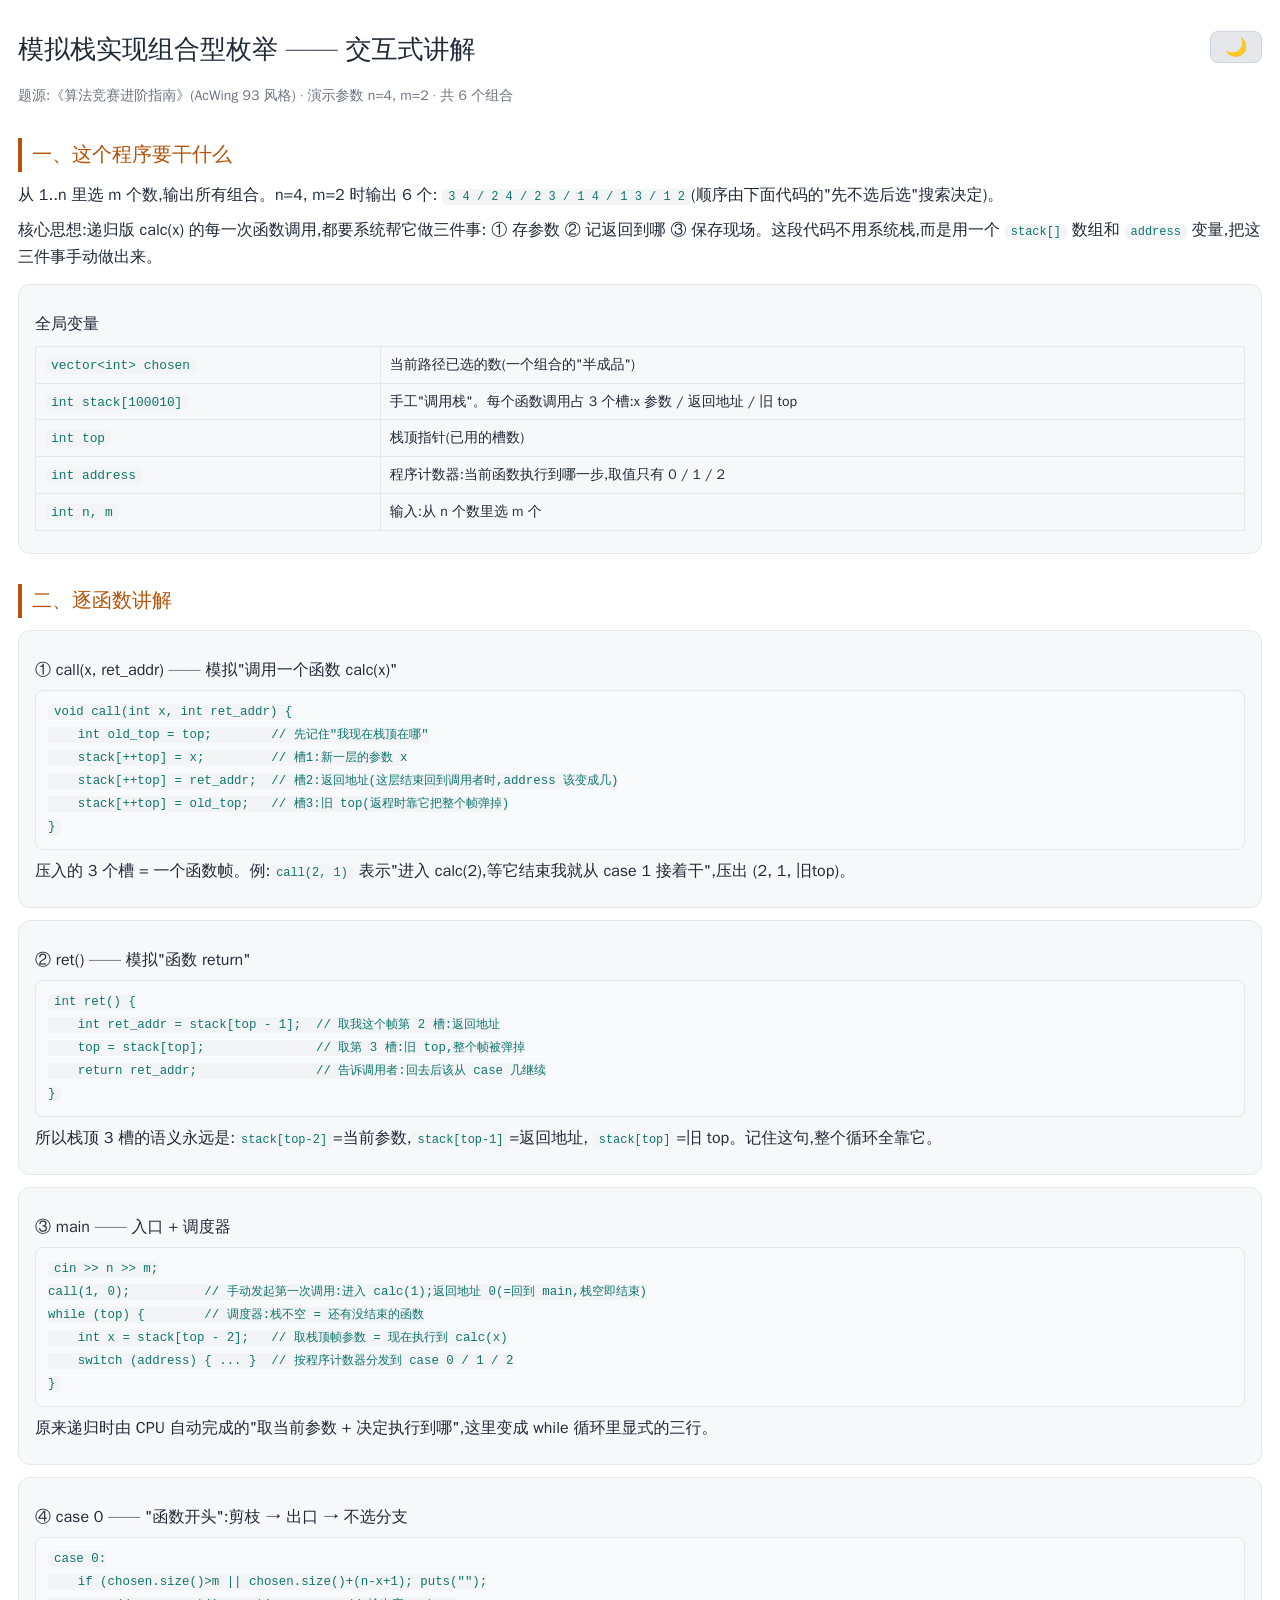
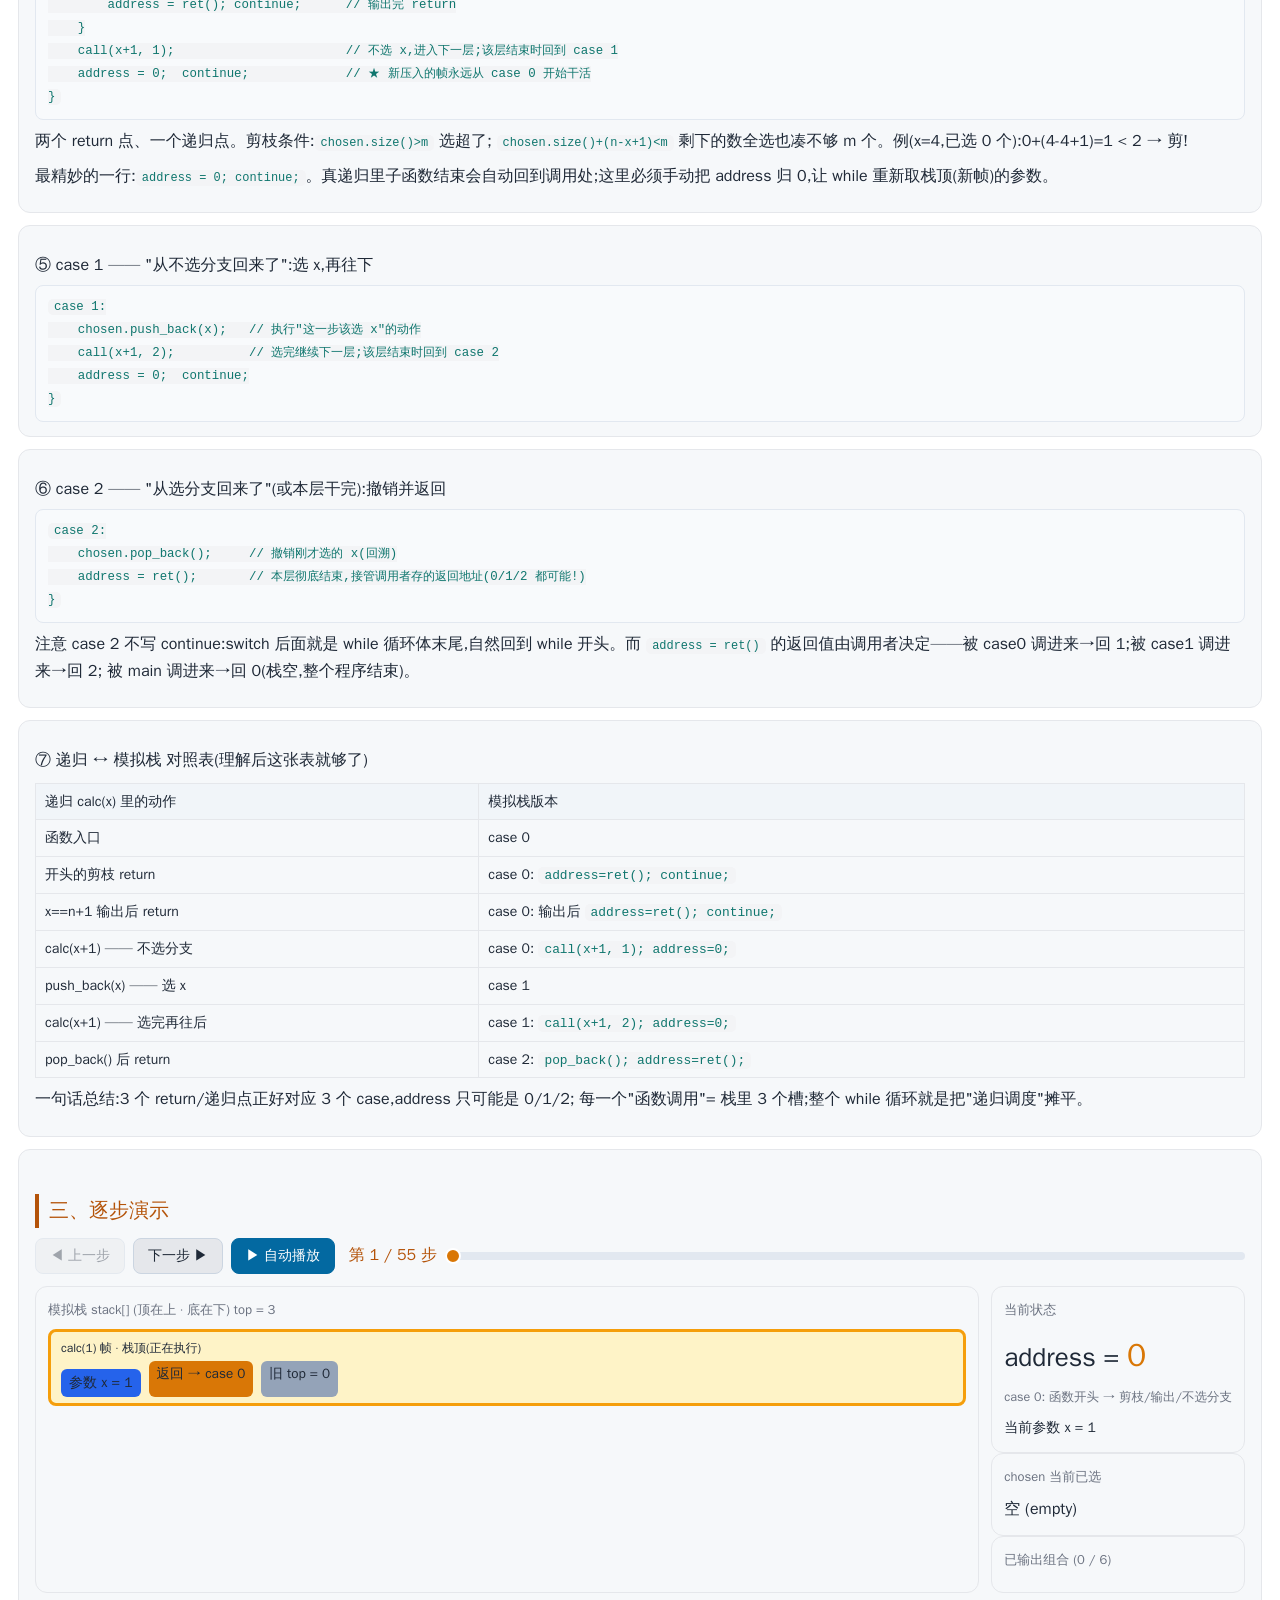
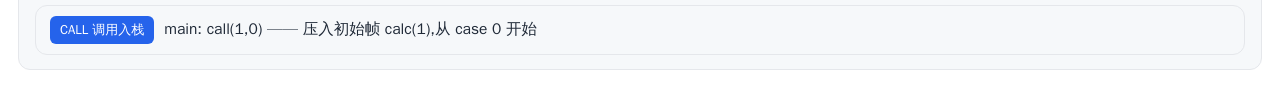
==== commit 27d133ec: "交互页去冗余: 删除重复导语, 播放器标题统一为三、逐步演示" ====
--- a/assets/interactive/simulated-stack-recursion/index.html
+++ b/assets/interactive/simulated-stack-recursion/index.html
@@ -209,13 +209,10 @@
 每一个"函数调用"= 栈里 3 个槽;整个 while 循环就是把"递归调度"摊平。</p>
 </div>
 
-<h2>三、逐步演示(下面)</h2>
-<p>对照上面的表,用"下一步"一帧帧看。重点盯三处联动:
-<b>栈(左上)</b>什么时候多一帧 / 少一帧; <b>address(右上)</b>为什么跳; <b>chosen(中间)</b>为什么进/出。</p>
 
 
 <div class="card" id="player">
-<h2>第四部分:逐步演示(点"下一步"自己控制) </h2>
+<h2>三、逐步演示</h2>
 <div class="controls">
   <button id="btnPrev" onclick="step(-1)">◀ 上一步</button>
   <button id="btnNext" onclick="step(1)">下一步 ▶</button>
